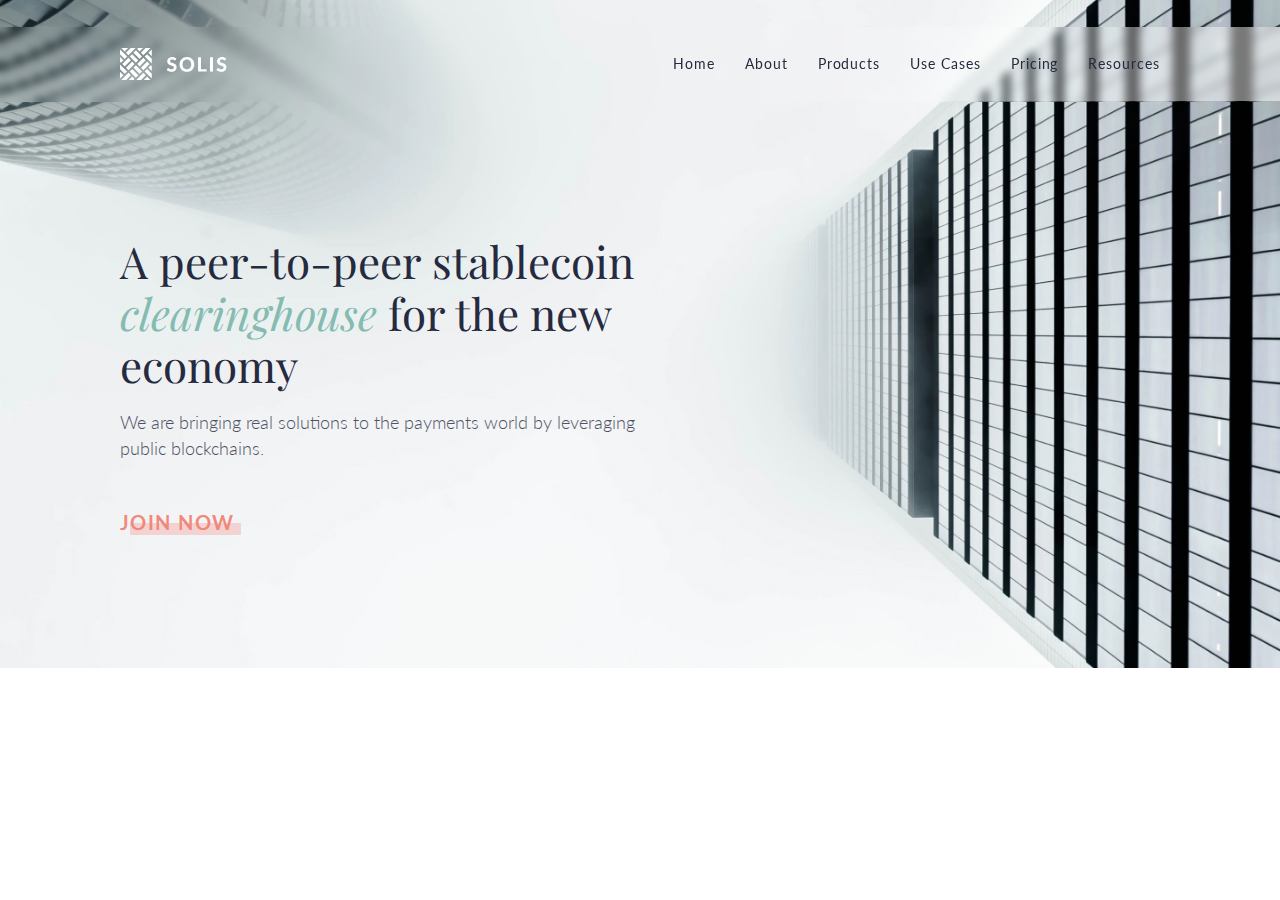
==== index.html @ 5c77cb6a "created header" ====
<!DOCTYPE html>
<html lang="en">
<head>
  <meta charset="UTF-8">
  <meta name="viewport" content="width=device-width, initial-scale=1.0">
  <title>Solis</title>
  <link rel="icon" type="image/x-icon" href="./images/favicon.ico">
  <link href="https://fonts.googleapis.com/css2?family=Lato:wght@300;400;700&family=Playfair+Display:ital@0;1&display=swap" rel="stylesheet">
  <link rel="stylesheet" href="./styles/main.css">
</head>
<body>
  <header class="header header--dar">
    <nav class="nav nav--dar">
      <a class="logo logo--dar" title="Click to change the theme" href="./index_dark.html">
        <svg xmlns="http://www.w3.org/2000/svg" width="107.2" height="32" viewBox="0 0 108 32">
          <path d="M56.0479 11.94C55.9545 12.0933 55.8577 12.2067 55.7577 12.28C55.6642 12.3467 55.5408 12.38 55.3873 12.38C55.2405 12.38 55.0804 12.33 54.9069 12.23C54.7401 12.1233 54.5433 12.01 54.3164 11.89C54.0896 11.77 53.8293 11.66 53.5358 11.56C53.2422 11.4533 52.8985 11.4 52.5049 11.4C51.811 11.4 51.2905 11.5567 50.9435 11.87C50.5966 12.1767 50.4231 12.58 50.4231 13.08C50.4231 13.4 50.5165 13.6667 50.7033 13.88C50.8968 14.0867 51.1471 14.2667 51.454 14.42C51.7676 14.5733 52.1212 14.71 52.5149 14.83C52.9086 14.95 53.3122 15.0833 53.7259 15.23C54.1396 15.37 54.5433 15.5367 54.937 15.73C55.3306 15.9233 55.6809 16.1667 55.9879 16.46C56.3015 16.7533 56.5517 17.1133 56.7385 17.54C56.932 17.96 57.0287 18.4733 57.0287 19.08C57.0287 19.74 56.912 20.36 56.6784 20.94C56.4516 21.5133 56.1213 22.0167 55.6876 22.45C55.2539 22.8767 54.7168 23.2133 54.0762 23.46C53.4423 23.7067 52.7217 23.83 51.9144 23.83C51.454 23.83 50.9936 23.7833 50.5332 23.69C50.0795 23.5967 49.6391 23.4667 49.2121 23.3C48.7917 23.1333 48.3947 22.9333 48.021 22.7C47.6474 22.4667 47.3204 22.2067 47.0402 21.92L47.921 20.5C47.9944 20.3933 48.0911 20.3067 48.2112 20.24C48.3313 20.1667 48.4581 20.13 48.5915 20.13C48.7717 20.13 48.9618 20.1967 49.162 20.33C49.3622 20.4633 49.5924 20.61 49.8526 20.77C50.1128 20.93 50.4131 21.0767 50.7534 21.21C51.1003 21.3433 51.514 21.41 51.9944 21.41C52.695 21.41 53.2355 21.25 53.6158 20.93C54.0028 20.61 54.1963 20.1333 54.1963 19.5C54.1963 19.1333 54.0996 18.8367 53.9061 18.61C53.7192 18.3833 53.4724 18.1933 53.1654 18.04C52.8585 17.8867 52.5082 17.7567 52.1145 17.65C51.7209 17.5367 51.3172 17.4133 50.9035 17.28C50.4898 17.1467 50.0861 16.9867 49.6925 16.8C49.2988 16.6133 48.9485 16.3667 48.6416 16.06C48.3346 15.7533 48.0844 15.3733 47.8909 14.92C47.7041 14.4667 47.6107 13.9033 47.6107 13.23C47.6107 12.69 47.7175 12.1667 47.931 11.66C48.1445 11.1533 48.4581 10.7033 48.8718 10.31C49.2855 9.91667 49.7926 9.6 50.3931 9.36C51.0003 9.12 51.6942 9 52.4749 9C53.3489 9 54.1563 9.13667 54.8969 9.41C55.6442 9.67667 56.2748 10.05 56.7885 10.53L56.0479 11.94Z"/>
          <path d="M74.8396 16.41C74.8396 17.47 74.6594 18.4533 74.2991 19.36C73.9455 20.2667 73.4417 21.05 72.7878 21.71C72.1406 22.37 71.36 22.89 70.4458 23.27C69.5317 23.6433 68.5175 23.83 67.4032 23.83C66.289 23.83 65.2748 23.6433 64.3606 23.27C63.4465 22.89 62.6625 22.37 62.0086 21.71C61.3547 21.05 60.8476 20.2667 60.4873 19.36C60.1337 18.4533 59.9569 17.47 59.9569 16.41C59.9569 15.35 60.1337 14.37 60.4873 13.47C60.8476 12.5633 61.3547 11.78 62.0086 11.12C62.6625 10.46 63.4465 9.94333 64.3606 9.57C65.2748 9.19 66.289 9 67.4032 9C68.5175 9 69.5317 9.19 70.4458 9.57C71.36 9.94333 72.1406 10.4633 72.7878 11.13C73.4417 11.79 73.9455 12.5733 74.2991 13.48C74.6594 14.38 74.8396 15.3567 74.8396 16.41ZM71.767 16.41C71.767 15.65 71.6669 14.97 71.4667 14.37C71.2665 13.7633 70.9763 13.25 70.596 12.83C70.2223 12.4033 69.7653 12.08 69.2248 11.86C68.691 11.6333 68.0838 11.52 67.4032 11.52C66.7227 11.52 66.1121 11.6333 65.5717 11.86C65.0312 12.08 64.5708 12.4033 64.1905 12.83C63.8168 13.25 63.5299 13.7633 63.3298 14.37C63.1296 14.97 63.0295 15.65 63.0295 16.41C63.0295 17.1767 63.1296 17.8633 63.3298 18.47C63.5299 19.07 63.8168 19.58 64.1905 20C64.5708 20.42 65.0312 20.7433 65.5717 20.97C66.1121 21.19 66.7227 21.3 67.4032 21.3C68.0838 21.3 68.691 21.19 69.2248 20.97C69.7653 20.7433 70.2223 20.42 70.596 20C70.9763 19.58 71.2665 19.07 71.4667 18.47C71.6669 17.8633 71.767 17.1767 71.767 16.41Z"/>
          <path d="M87.2511 21.23V23.67H78.6338V9.16H81.6363V21.23H87.2511Z"/>
          <path d="M93.7159 23.67H90.6933V9.16H93.7159V23.67Z"/>
          <path d="M106.221 11.94C106.128 12.0933 106.031 12.2067 105.931 12.28C105.838 12.3467 105.714 12.38 105.561 12.38C105.414 12.38 105.254 12.33 105.08 12.23C104.913 12.1233 104.717 12.01 104.49 11.89C104.263 11.77 104.003 11.66 103.709 11.56C103.416 11.4533 103.072 11.4 102.678 11.4C101.984 11.4 101.464 11.5567 101.117 11.87C100.77 12.1767 100.596 12.58 100.596 13.08C100.596 13.4 100.69 13.6667 100.877 13.88C101.07 14.0867 101.32 14.2667 101.627 14.42C101.941 14.5733 102.295 14.71 102.688 14.83C103.082 14.95 103.486 15.0833 103.899 15.23C104.313 15.37 104.717 15.5367 105.11 15.73C105.504 15.9233 105.854 16.1667 106.161 16.46C106.475 16.7533 106.725 17.1133 106.912 17.54C107.105 17.96 107.202 18.4733 107.202 19.08C107.202 19.74 107.085 20.36 106.852 20.94C106.625 21.5133 106.295 22.0167 105.861 22.45C105.427 22.8767 104.89 23.2133 104.25 23.46C103.616 23.7067 102.895 23.83 102.088 23.83C101.627 23.83 101.167 23.7833 100.707 23.69C100.253 23.5967 99.8124 23.4667 99.3854 23.3C98.9651 23.1333 98.5681 22.9333 98.1944 22.7C97.8207 22.4667 97.4938 22.2067 97.2136 21.92L98.0943 20.5C98.1677 20.3933 98.2645 20.3067 98.3846 20.24C98.5047 20.1667 98.6314 20.13 98.7649 20.13C98.945 20.13 99.1352 20.1967 99.3354 20.33C99.5355 20.4633 99.7657 20.61 100.026 20.77C100.286 20.93 100.586 21.0767 100.927 21.21C101.274 21.3433 101.687 21.41 102.168 21.41C102.868 21.41 103.409 21.25 103.789 20.93C104.176 20.61 104.37 20.1333 104.37 19.5C104.37 19.1333 104.273 18.8367 104.079 18.61C103.893 18.3833 103.646 18.1933 103.339 18.04C103.032 17.8867 102.682 17.7567 102.288 17.65C101.894 17.5367 101.491 17.4133 101.077 17.28C100.663 17.1467 100.259 16.9867 99.8658 16.8C99.4722 16.6133 99.1219 16.3667 98.8149 16.06C98.508 15.7533 98.2578 15.3733 98.0643 14.92C97.8775 14.4667 97.784 13.9033 97.784 13.23C97.784 12.69 97.8908 12.1667 98.1043 11.66C98.3178 11.1533 98.6314 10.7033 99.0451 10.31C99.4588 9.91667 99.9659 9.6 100.566 9.36C101.174 9.12 101.868 9 102.648 9C103.522 9 104.33 9.13667 105.07 9.41C105.818 9.67667 106.448 10.05 106.962 10.53L106.221 11.94Z"/>
          <path fill-rule="evenodd" clip-rule="evenodd" d="M21.0937 4.75L23.5201 7.17431L30.7006 0H25.7852L21.0937 4.75ZM32.0274 8.11181L28.6001 4.75L32.0274 1.32568V8.11181ZM6.07855 19.7489L12.2572 13.5755L14.6832 15.9994L8.50457 22.1728L6.07855 19.7489ZM21.0898 19.7505L27.2684 13.5771L29.6944 16.0011L23.5158 22.1745L21.0898 19.7505ZM16.0097 17.326L13.5837 19.7499L19.7624 25.9233L22.1884 23.4994L16.0097 17.326ZM12.2605 21.0757L18.4401 27.25L16.0137 29.7368L9.83409 23.5L12.2605 21.0757ZM31.0891 17.3257L32.0274 18.2632V23.1118L28.6001 19.75L31.0891 17.3257ZM2.32615 15.9989L8.50483 9.8255L10.9308 12.2494L4.75218 18.4228L2.32615 15.9989ZM23.516 9.82713L17.3374 16.0005L19.7634 18.4245L25.9421 12.2511L23.516 9.82713ZM27.2733 6.07568L32.0274 10.7632V15.6118L24.8469 8.5L27.2733 6.07568ZM13.5873 4.75L19.7669 10.9243L22.1933 8.5L16.0137 2.26318L13.5873 4.75ZM12.2582 6.07672L9.83214 8.50067L16.0108 14.6741L18.4368 12.2501L12.2582 6.07672ZM25.9465 27.25L23.5201 24.8257L16.4022 32H21.255L25.9465 27.25ZM12.2605 28.5757L14.6869 31.0625L13.7486 32H8.89579L12.2605 28.5757ZM10.9337 27.25L8.50728 24.8257L1.32683 32H6.24215L10.9337 27.25ZM24.8469 23.5L27.2733 21.0757L32.0274 25.7632V30.6743L24.8469 23.5ZM0 23.8882V30.6743L3.42724 27.25L0 23.8882ZM23.9086 32L27.2733 28.5757L30.7006 32H23.9086ZM17.3405 0.9375L19.7669 3.42431L23.1316 0H18.2788L17.3405 0.9375ZM8.11876 0L4.75407 3.42431L1.32683 0H8.11876ZM4.75406 25.9243L7.18045 23.5L0 16.3882V21.2368L4.75406 25.9243ZM8.50727 7.17431L6.08088 4.75L10.7724 0H15.6252L8.50727 7.17431ZM4.75406 10.9243L7.18045 8.5L0 1.32568V6.23681L4.75406 10.9243ZM3.42724 12.25L0.938302 14.6743L0 13.7368V8.88818L3.42724 12.25Z"/>
        </svg>
      </a>
      <a href="#menu" class="nav__burger-menu nav__burger-menu--dar">
        <svg viewBox="0 0 24 24" xmlns="http://www.w3.org/2000/svg">
          <path d="M4 18L20 18" stroke-width="2" stroke-linecap="round"/>
          <path d="M4 12L20 12" stroke-width="2" stroke-linecap="round"/>
          <path d="M4 6L20 6" stroke-width="2" stroke-linecap="round"/>
        </svg>
      </a>
      <ul class="nav__list nav__list--dar">
        <li class="nav__item nav__item--dar"><a class="nav__link nav__link--dar" href="">home</a></li>
        <li class="nav__item nav__item--dar"><a class="nav__link nav__link--dar" href="">about</a></li>
        <li class="nav__item nav__item--dar"><a class="nav__link nav__link--dar" href="">products</a></li>
        <li class="nav__item nav__item--dar"><a class="nav__link nav__link--dar" href="">use cases</a></li>
        <li class="nav__item nav__item--dar"><a class="nav__link nav__link--dar" href="">pricing</a></li>
        <li class="nav__item nav__item--dar"><a class="nav__link nav__link--dar" href="">resources</a></li>
      </ul>
    </nav>
    <div class="header__content header__content--dar">
      <h1 class="text__title text__title--dar">A peer-to-peer stablecoin <em>clearinghouse</em> for the new economy</h1>
      <p class="text text--dar">We are bringing real solutions to the payments world by leveraging public blockchains.</p>
      <a class="button button--dar" href="">join now</a>
    </div>
  </header>
  <aside>

  </aside>
  <main>

  </main>
  <footer>

  </footer>
</body>
</html>
---- styles/main.css ----
body,
h1,
p,
ul {
  padding: 0;
  margin: 0;
}

/* #region COLORS*/
/* #endregion*/
body {
  min-width: 250px;
}

.header {
  padding-top: 2.084%;
  background-image: url(../images/first-screen-image.jpg);
  background-repeat: no-repeat;
  background-position: center top;
  background-size: cover;
}
.header__content {
  padding-block: 10.417%;
}
.header--dark {
  background-image: url(../images/first-screen-image-dark.jpg);
}
.header__content {
  padding-inline: 9.375%;
  width: clamp(200px, 70%, 530px);
}
.header__content .text {
  padding-top: 3.775%;
  padding-bottom: 9.434%;
}
@media (max-width: 890px) {
  .header {
    background-position: 20% top;
  }
}

.logo {
  fill: #fff;
  transition: all 0.2s linear;
  transition: all 0.2s linear;
}
.logo:hover {
  fill: #F1897B;
}
.logo--dark:hover {
  fill: #53F3CD;
}
.logo:focus {
  outline-color: #F1897B;
  outline-offset: 8px;
}
.logo--dark:focus {
  outline-color: #53F3CD;
}

.nav {
  font-size: 0;
  background: linear-gradient(270deg, rgba(255, 255, 255, 0.5) 0%, rgba(255, 255, 255, 0.24) 24.1%, rgba(255, 255, 255, 0) 47.19%);
  -webkit-backdrop-filter: blur(4.5px);
          backdrop-filter: blur(4.5px);
  padding-inline: 9.375%;
  padding-block: 1.667%;
  display: flex;
  flex-direction: row;
  align-items: center;
  justify-content: space-between;
}
.nav--dark {
  background: rgba(255, 255, 255, 0.02);
}
.nav__burger-menu {
  stroke: #fff;
  transition: all 0.2s linear;
  width: 40px;
  height: 40px;
  border-radius: 4px;
}
.nav__burger-menu:focus {
  outline-color: #F1897B;
  outline-offset: 8px;
}
.nav__burger-menu--dark:focus {
  outline-color: #53F3CD;
}
@media (max-width: 440px) {
  .nav__burger-menu {
    opacity: 0.7;
    background-color: #F1897B;
  }
  .nav__burger-menu--dark {
    opacity: 1;
    background-color: transparent;
  }
}
@media (min-width: 890px) {
  .nav__burger-menu {
    display: none;
  }
}
.nav__list {
  display: none;
}
@media (min-width: 890px) {
  .nav__list {
    display: flex;
    flex-direction: row;
    align-items: center;
    gap: 30px;
  }
}
.nav__item {
  display: flex;
  flex-wrap: wrap;
  width: -moz-max-content;
  width: max-content;
  position: relative;
}
.nav__item::after {
  position: absolute;
  left: 0;
  bottom: -3px;
  content: "";
  height: 3px;
  width: 100%;
  background-color: #F1897B;
  opacity: 0;
  transition: all 0.2s linear;
}
.nav__item:hover::after {
  opacity: 0.3;
}
.nav__item--dark::after {
  background: linear-gradient(97deg, #53F3CD 6.73%, rgba(83, 243, 205, 0) 116.9%);
}
.nav__link {
  font-family: Lato;
  font-size: 14px;
  font-style: normal;
  font-weight: 400;
  line-height: 24px;
  letter-spacing: 0.95px;
  text-decoration: none;
  text-transform: capitalize;
  color: #262A3F;
  transition: all 0.2s linear;
}
.nav__link--dark {
  color: #fff;
}
.nav__link:focus {
  outline-color: #F1897B;
  outline-offset: 8px;
}
.nav__link--dark:focus {
  outline-color: #53F3CD;
}

.text {
  font-family: Lato;
  font-size: clamp(14px, 2vw, 18px);
  font-style: normal;
  font-weight: 300;
  line-height: 144.444%;
  opacity: 0.8;
  color: #262A3F;
}
.text--dark {
  color: #fff;
}
.text__title {
  font-family: Playfair Display;
  font-size: clamp(20px, 4vw, 44px);
  font-style: normal;
  font-weight: 400;
  line-height: 118.182%;
  color: #262A3F;
}
.text__title em {
  color: #85BBB1;
}
.text__title--dark {
  color: #fff;
}
.text__title--dark em {
  color: #689FF2;
}

.button {
  transition: all 0.2s linear;
  font-family: Lato;
  font-size: clamp(14px, 2vw, 20px);
  font-style: normal;
  font-weight: 700;
  line-height: 100%; /*20px*/
  letter-spacing: 0.1111111vw;
  text-transform: uppercase;
  text-decoration: none;
  color: #F1897B;
  transition: all 0.2s linear;
  position: relative;
}
.button:focus {
  outline-color: #F1897B;
  outline-offset: 8px;
}
.button--dark:focus {
  outline-color: #53F3CD;
}
.button::after {
  position: absolute;
  bottom: -5%;
  left: 8.5%;
  content: "";
  height: 54%;
  width: 97%;
  background-color: #F1897B;
  opacity: 0.3;
  transition: all 0.2s linear;
}
.button:hover {
  color: #E54F3A;
}
.button:hover::after {
  background-color: #E54F3A;
}
.button--dark {
  color: #53F3CD;
}
.button--dark::after {
  background-color: #53F3CD;
}
.button--dark:hover {
  color: #02E0AB;
}
.button--dark:hover::after {
  background-color: #02E0AB;
}/*# sourceMappingURL=main.css.map */
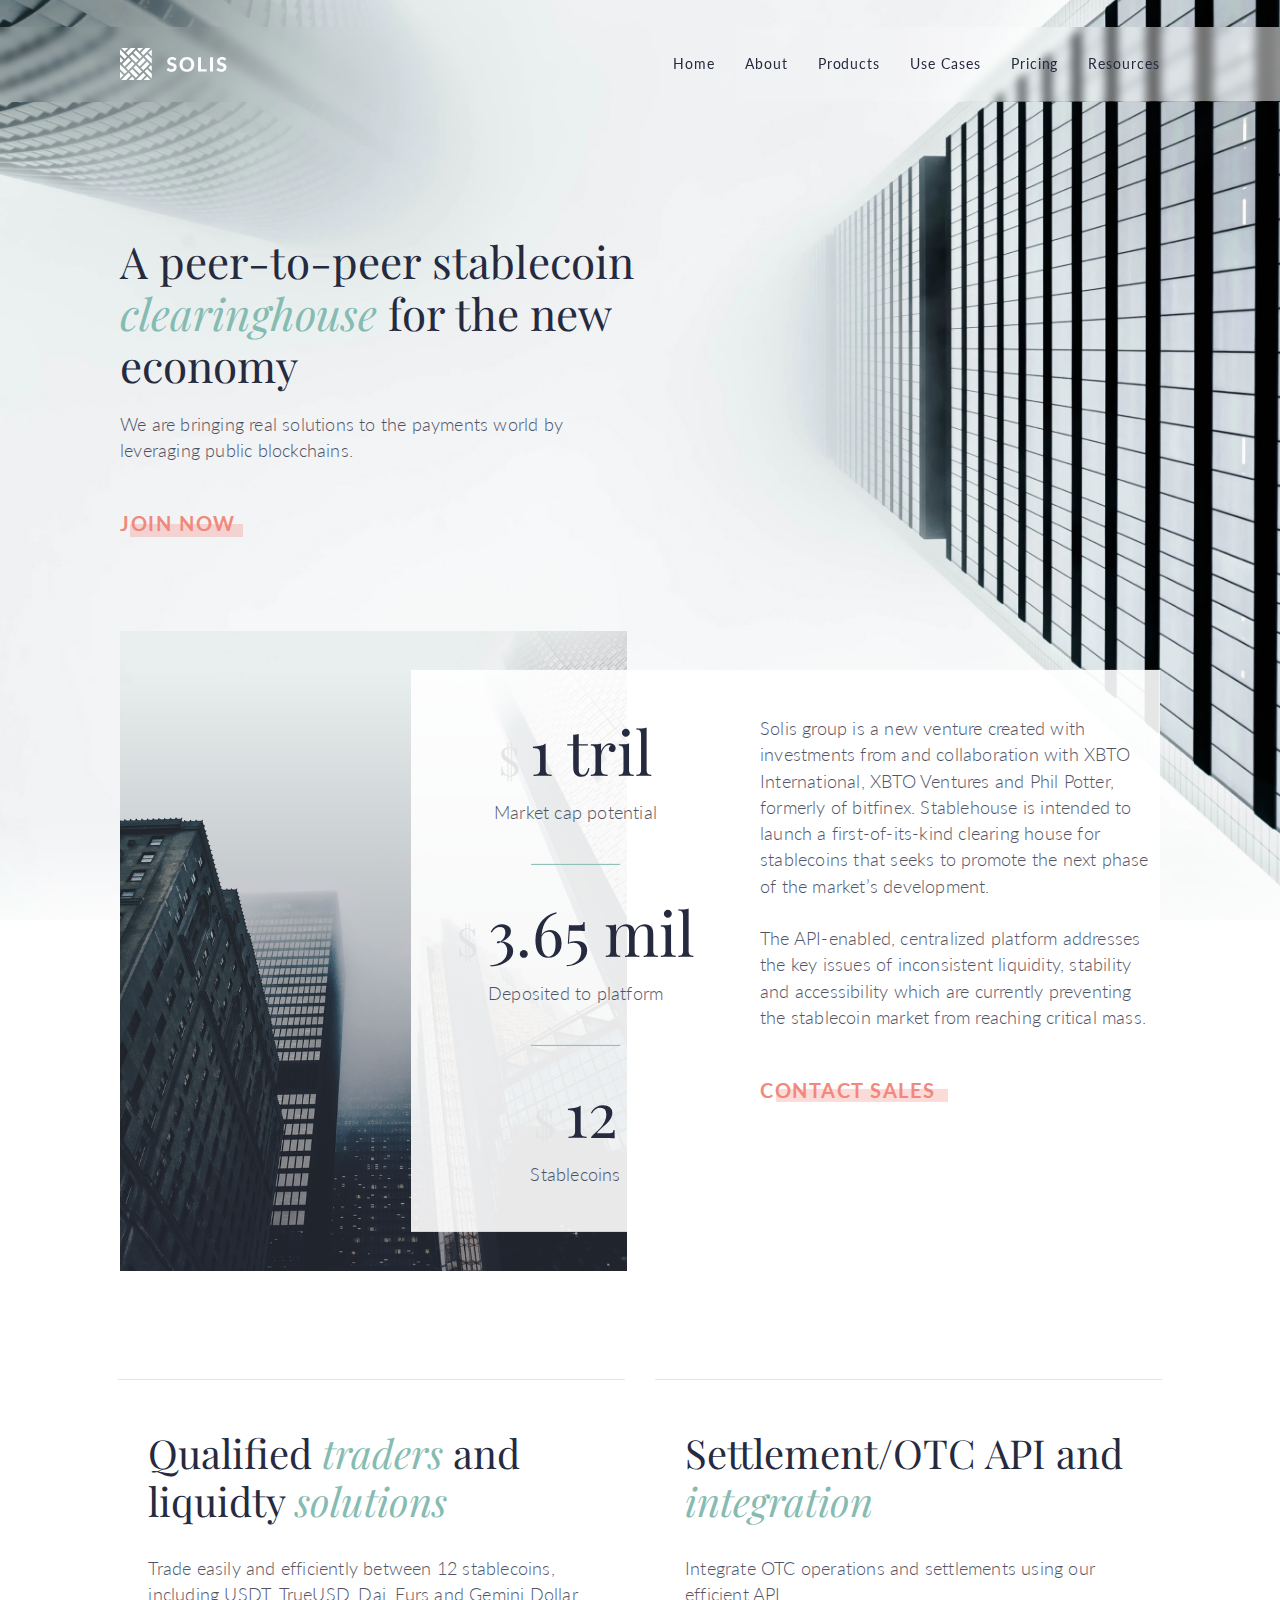
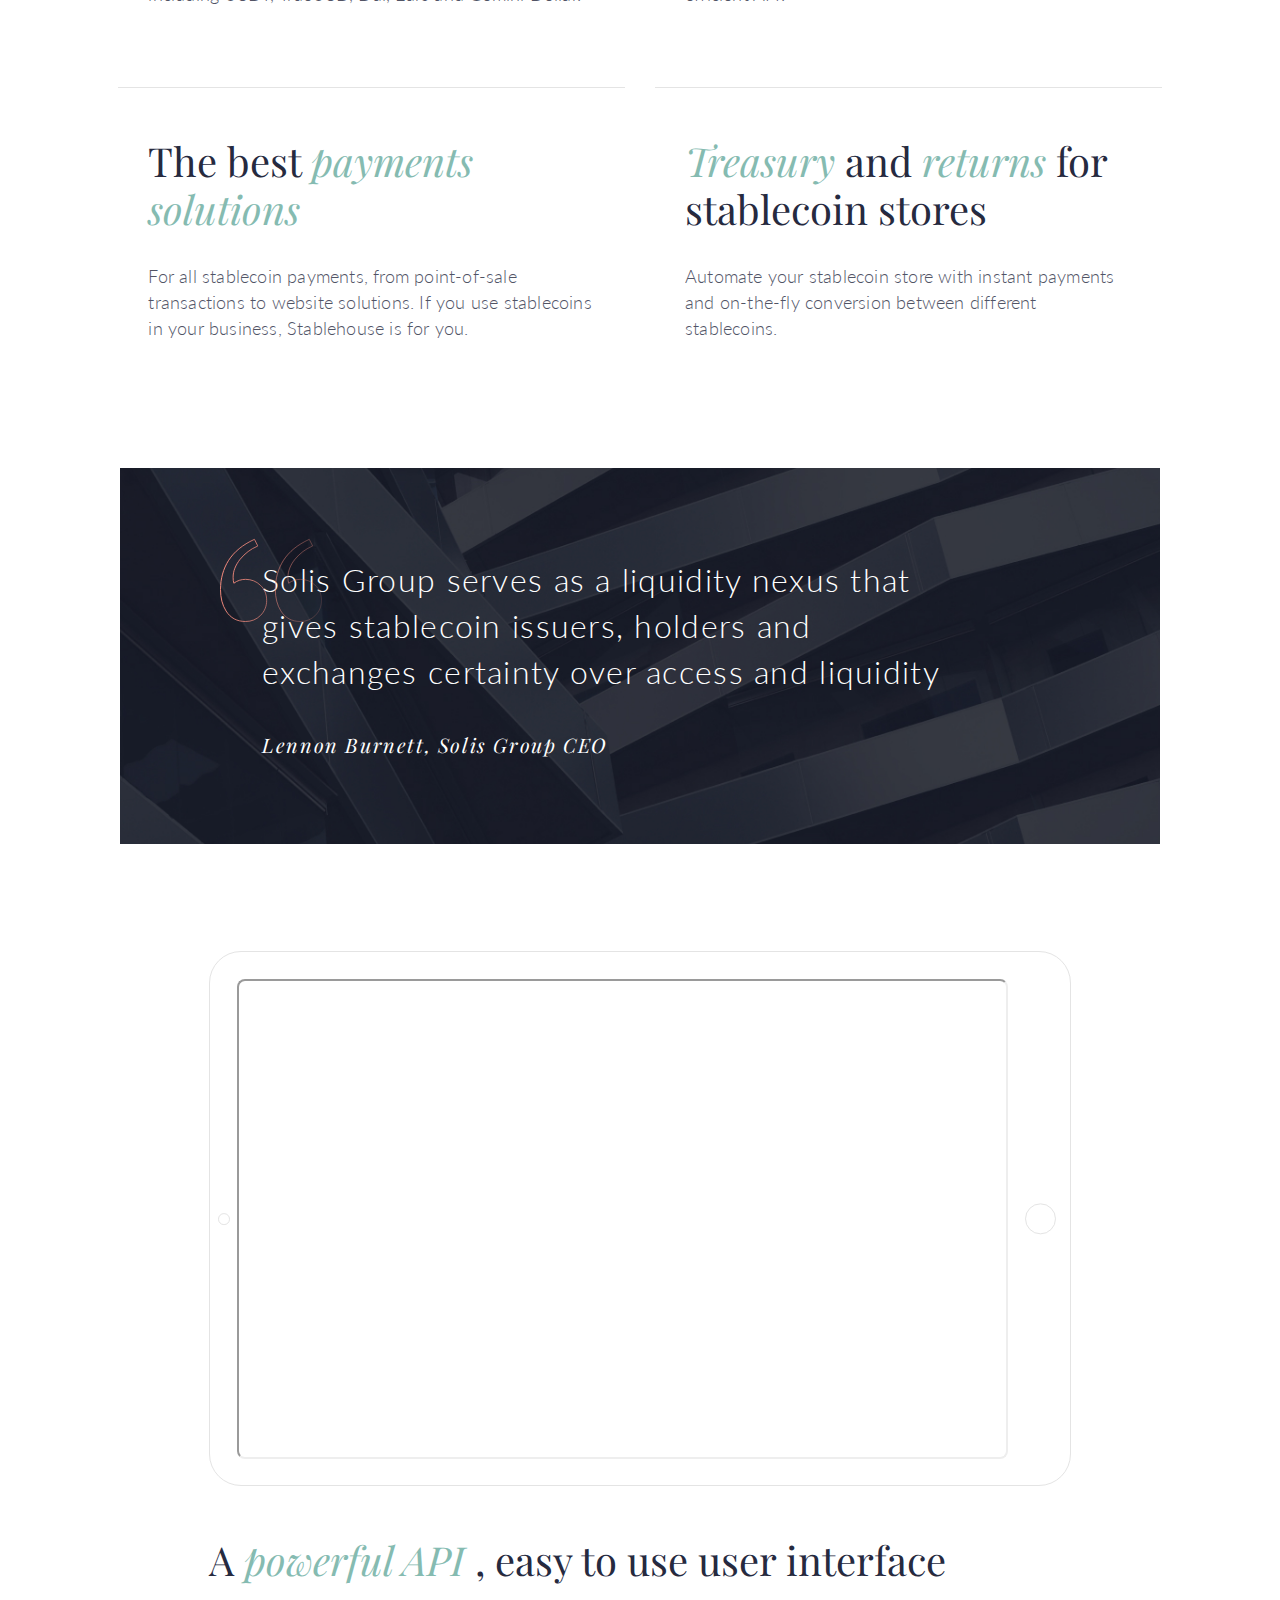
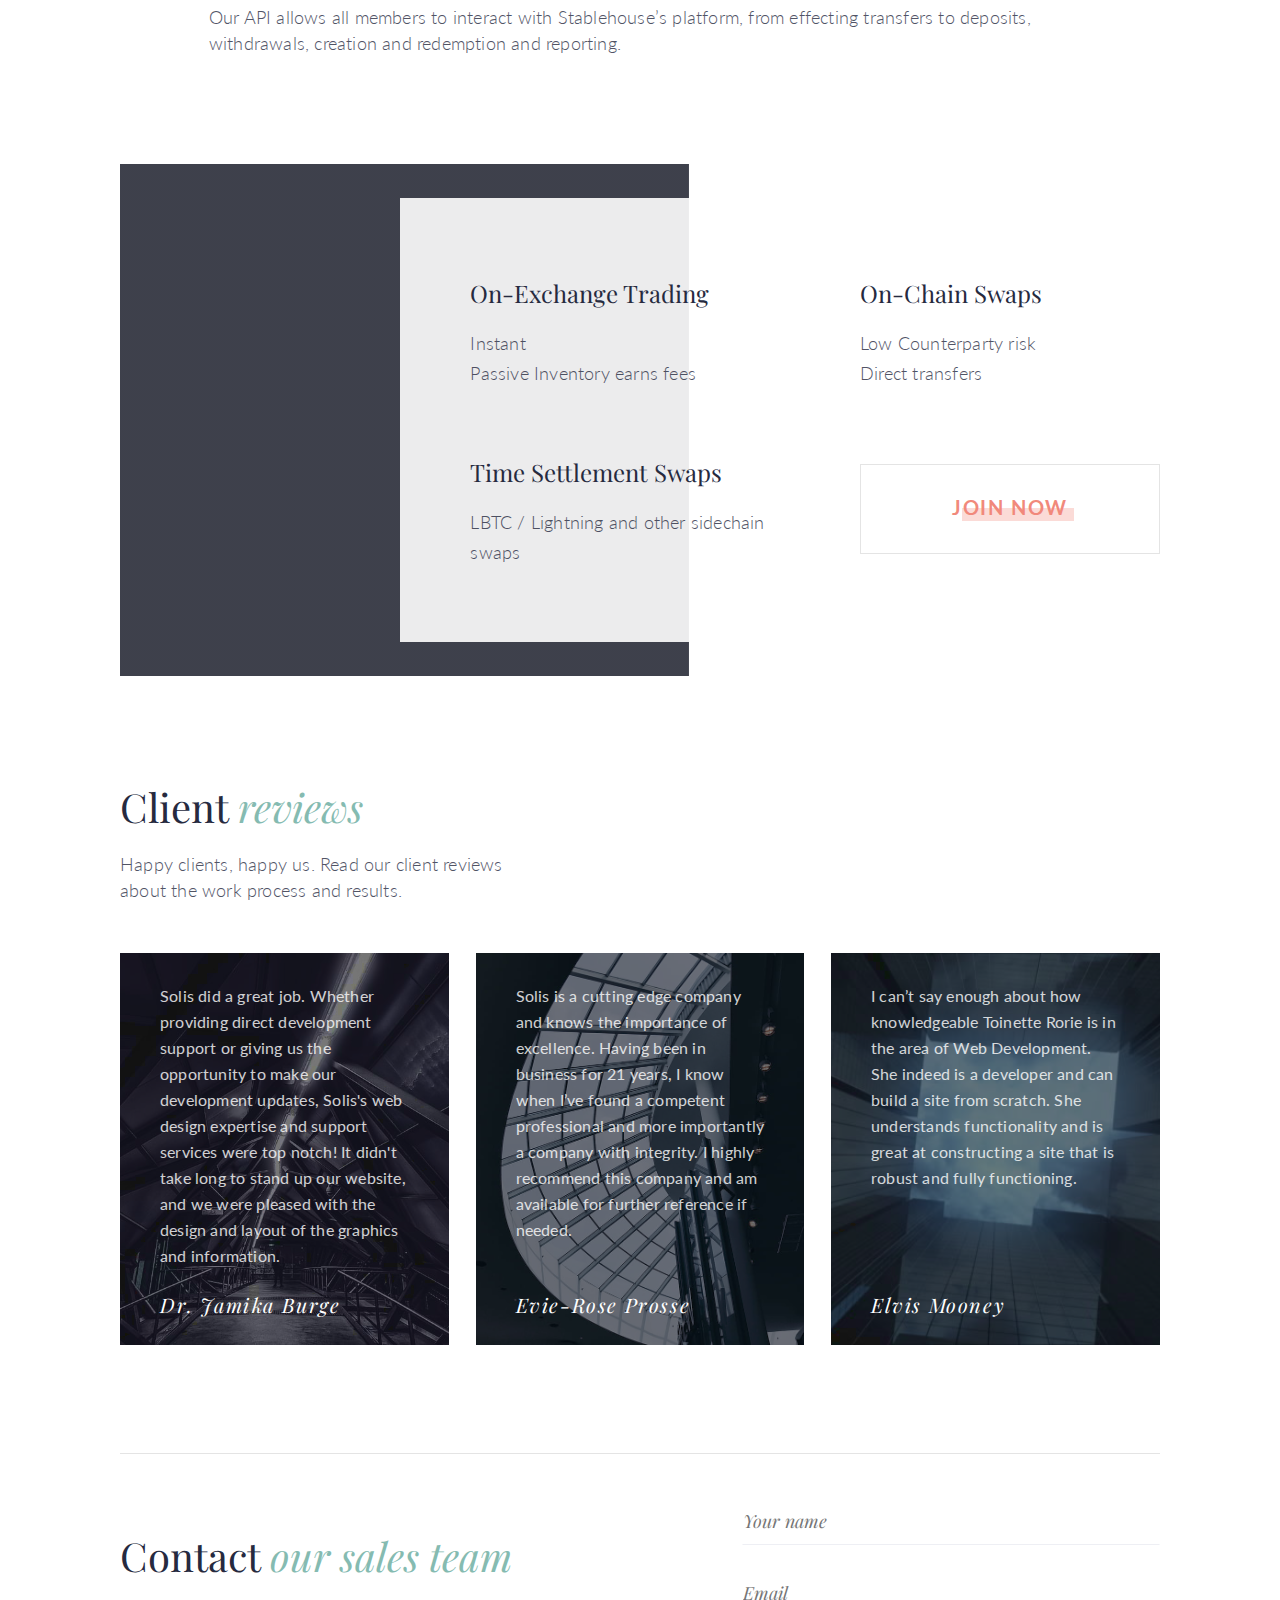
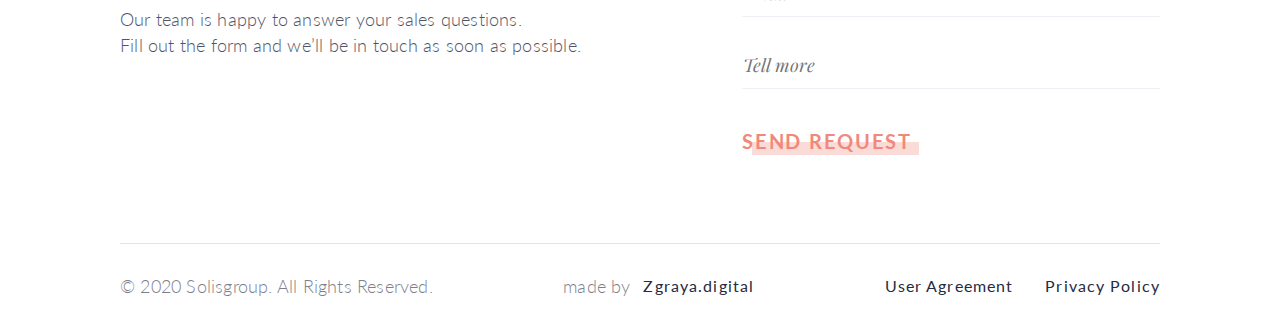
==== commit 8879105b: "solis-layout created all sections" ====
--- a/index.html
+++ b/index.html
@@ -8,49 +8,268 @@
   <link href="https://fonts.googleapis.com/css2?family=Lato:wght@300;400;700&family=Playfair+Display:ital@0;1&display=swap" rel="stylesheet">
   <link rel="stylesheet" href="./styles/main.css">
 </head>
-<body>
-  <header class="header header--dar">
-    <nav class="nav nav--dar">
-      <a class="logo logo--dar" title="Click to change the theme" href="./index_dark.html">
-        <svg xmlns="http://www.w3.org/2000/svg" width="107.2" height="32" viewBox="0 0 108 32">
-          <path d="M56.0479 11.94C55.9545 12.0933 55.8577 12.2067 55.7577 12.28C55.6642 12.3467 55.5408 12.38 55.3873 12.38C55.2405 12.38 55.0804 12.33 54.9069 12.23C54.7401 12.1233 54.5433 12.01 54.3164 11.89C54.0896 11.77 53.8293 11.66 53.5358 11.56C53.2422 11.4533 52.8985 11.4 52.5049 11.4C51.811 11.4 51.2905 11.5567 50.9435 11.87C50.5966 12.1767 50.4231 12.58 50.4231 13.08C50.4231 13.4 50.5165 13.6667 50.7033 13.88C50.8968 14.0867 51.1471 14.2667 51.454 14.42C51.7676 14.5733 52.1212 14.71 52.5149 14.83C52.9086 14.95 53.3122 15.0833 53.7259 15.23C54.1396 15.37 54.5433 15.5367 54.937 15.73C55.3306 15.9233 55.6809 16.1667 55.9879 16.46C56.3015 16.7533 56.5517 17.1133 56.7385 17.54C56.932 17.96 57.0287 18.4733 57.0287 19.08C57.0287 19.74 56.912 20.36 56.6784 20.94C56.4516 21.5133 56.1213 22.0167 55.6876 22.45C55.2539 22.8767 54.7168 23.2133 54.0762 23.46C53.4423 23.7067 52.7217 23.83 51.9144 23.83C51.454 23.83 50.9936 23.7833 50.5332 23.69C50.0795 23.5967 49.6391 23.4667 49.2121 23.3C48.7917 23.1333 48.3947 22.9333 48.021 22.7C47.6474 22.4667 47.3204 22.2067 47.0402 21.92L47.921 20.5C47.9944 20.3933 48.0911 20.3067 48.2112 20.24C48.3313 20.1667 48.4581 20.13 48.5915 20.13C48.7717 20.13 48.9618 20.1967 49.162 20.33C49.3622 20.4633 49.5924 20.61 49.8526 20.77C50.1128 20.93 50.4131 21.0767 50.7534 21.21C51.1003 21.3433 51.514 21.41 51.9944 21.41C52.695 21.41 53.2355 21.25 53.6158 20.93C54.0028 20.61 54.1963 20.1333 54.1963 19.5C54.1963 19.1333 54.0996 18.8367 53.9061 18.61C53.7192 18.3833 53.4724 18.1933 53.1654 18.04C52.8585 17.8867 52.5082 17.7567 52.1145 17.65C51.7209 17.5367 51.3172 17.4133 50.9035 17.28C50.4898 17.1467 50.0861 16.9867 49.6925 16.8C49.2988 16.6133 48.9485 16.3667 48.6416 16.06C48.3346 15.7533 48.0844 15.3733 47.8909 14.92C47.7041 14.4667 47.6107 13.9033 47.6107 13.23C47.6107 12.69 47.7175 12.1667 47.931 11.66C48.1445 11.1533 48.4581 10.7033 48.8718 10.31C49.2855 9.91667 49.7926 9.6 50.3931 9.36C51.0003 9.12 51.6942 9 52.4749 9C53.3489 9 54.1563 9.13667 54.8969 9.41C55.6442 9.67667 56.2748 10.05 56.7885 10.53L56.0479 11.94Z"/>
-          <path d="M74.8396 16.41C74.8396 17.47 74.6594 18.4533 74.2991 19.36C73.9455 20.2667 73.4417 21.05 72.7878 21.71C72.1406 22.37 71.36 22.89 70.4458 23.27C69.5317 23.6433 68.5175 23.83 67.4032 23.83C66.289 23.83 65.2748 23.6433 64.3606 23.27C63.4465 22.89 62.6625 22.37 62.0086 21.71C61.3547 21.05 60.8476 20.2667 60.4873 19.36C60.1337 18.4533 59.9569 17.47 59.9569 16.41C59.9569 15.35 60.1337 14.37 60.4873 13.47C60.8476 12.5633 61.3547 11.78 62.0086 11.12C62.6625 10.46 63.4465 9.94333 64.3606 9.57C65.2748 9.19 66.289 9 67.4032 9C68.5175 9 69.5317 9.19 70.4458 9.57C71.36 9.94333 72.1406 10.4633 72.7878 11.13C73.4417 11.79 73.9455 12.5733 74.2991 13.48C74.6594 14.38 74.8396 15.3567 74.8396 16.41ZM71.767 16.41C71.767 15.65 71.6669 14.97 71.4667 14.37C71.2665 13.7633 70.9763 13.25 70.596 12.83C70.2223 12.4033 69.7653 12.08 69.2248 11.86C68.691 11.6333 68.0838 11.52 67.4032 11.52C66.7227 11.52 66.1121 11.6333 65.5717 11.86C65.0312 12.08 64.5708 12.4033 64.1905 12.83C63.8168 13.25 63.5299 13.7633 63.3298 14.37C63.1296 14.97 63.0295 15.65 63.0295 16.41C63.0295 17.1767 63.1296 17.8633 63.3298 18.47C63.5299 19.07 63.8168 19.58 64.1905 20C64.5708 20.42 65.0312 20.7433 65.5717 20.97C66.1121 21.19 66.7227 21.3 67.4032 21.3C68.0838 21.3 68.691 21.19 69.2248 20.97C69.7653 20.7433 70.2223 20.42 70.596 20C70.9763 19.58 71.2665 19.07 71.4667 18.47C71.6669 17.8633 71.767 17.1767 71.767 16.41Z"/>
-          <path d="M87.2511 21.23V23.67H78.6338V9.16H81.6363V21.23H87.2511Z"/>
-          <path d="M93.7159 23.67H90.6933V9.16H93.7159V23.67Z"/>
-          <path d="M106.221 11.94C106.128 12.0933 106.031 12.2067 105.931 12.28C105.838 12.3467 105.714 12.38 105.561 12.38C105.414 12.38 105.254 12.33 105.08 12.23C104.913 12.1233 104.717 12.01 104.49 11.89C104.263 11.77 104.003 11.66 103.709 11.56C103.416 11.4533 103.072 11.4 102.678 11.4C101.984 11.4 101.464 11.5567 101.117 11.87C100.77 12.1767 100.596 12.58 100.596 13.08C100.596 13.4 100.69 13.6667 100.877 13.88C101.07 14.0867 101.32 14.2667 101.627 14.42C101.941 14.5733 102.295 14.71 102.688 14.83C103.082 14.95 103.486 15.0833 103.899 15.23C104.313 15.37 104.717 15.5367 105.11 15.73C105.504 15.9233 105.854 16.1667 106.161 16.46C106.475 16.7533 106.725 17.1133 106.912 17.54C107.105 17.96 107.202 18.4733 107.202 19.08C107.202 19.74 107.085 20.36 106.852 20.94C106.625 21.5133 106.295 22.0167 105.861 22.45C105.427 22.8767 104.89 23.2133 104.25 23.46C103.616 23.7067 102.895 23.83 102.088 23.83C101.627 23.83 101.167 23.7833 100.707 23.69C100.253 23.5967 99.8124 23.4667 99.3854 23.3C98.9651 23.1333 98.5681 22.9333 98.1944 22.7C97.8207 22.4667 97.4938 22.2067 97.2136 21.92L98.0943 20.5C98.1677 20.3933 98.2645 20.3067 98.3846 20.24C98.5047 20.1667 98.6314 20.13 98.7649 20.13C98.945 20.13 99.1352 20.1967 99.3354 20.33C99.5355 20.4633 99.7657 20.61 100.026 20.77C100.286 20.93 100.586 21.0767 100.927 21.21C101.274 21.3433 101.687 21.41 102.168 21.41C102.868 21.41 103.409 21.25 103.789 20.93C104.176 20.61 104.37 20.1333 104.37 19.5C104.37 19.1333 104.273 18.8367 104.079 18.61C103.893 18.3833 103.646 18.1933 103.339 18.04C103.032 17.8867 102.682 17.7567 102.288 17.65C101.894 17.5367 101.491 17.4133 101.077 17.28C100.663 17.1467 100.259 16.9867 99.8658 16.8C99.4722 16.6133 99.1219 16.3667 98.8149 16.06C98.508 15.7533 98.2578 15.3733 98.0643 14.92C97.8775 14.4667 97.784 13.9033 97.784 13.23C97.784 12.69 97.8908 12.1667 98.1043 11.66C98.3178 11.1533 98.6314 10.7033 99.0451 10.31C99.4588 9.91667 99.9659 9.6 100.566 9.36C101.174 9.12 101.868 9 102.648 9C103.522 9 104.33 9.13667 105.07 9.41C105.818 9.67667 106.448 10.05 106.962 10.53L106.221 11.94Z"/>
-          <path fill-rule="evenodd" clip-rule="evenodd" d="M21.0937 4.75L23.5201 7.17431L30.7006 0H25.7852L21.0937 4.75ZM32.0274 8.11181L28.6001 4.75L32.0274 1.32568V8.11181ZM6.07855 19.7489L12.2572 13.5755L14.6832 15.9994L8.50457 22.1728L6.07855 19.7489ZM21.0898 19.7505L27.2684 13.5771L29.6944 16.0011L23.5158 22.1745L21.0898 19.7505ZM16.0097 17.326L13.5837 19.7499L19.7624 25.9233L22.1884 23.4994L16.0097 17.326ZM12.2605 21.0757L18.4401 27.25L16.0137 29.7368L9.83409 23.5L12.2605 21.0757ZM31.0891 17.3257L32.0274 18.2632V23.1118L28.6001 19.75L31.0891 17.3257ZM2.32615 15.9989L8.50483 9.8255L10.9308 12.2494L4.75218 18.4228L2.32615 15.9989ZM23.516 9.82713L17.3374 16.0005L19.7634 18.4245L25.9421 12.2511L23.516 9.82713ZM27.2733 6.07568L32.0274 10.7632V15.6118L24.8469 8.5L27.2733 6.07568ZM13.5873 4.75L19.7669 10.9243L22.1933 8.5L16.0137 2.26318L13.5873 4.75ZM12.2582 6.07672L9.83214 8.50067L16.0108 14.6741L18.4368 12.2501L12.2582 6.07672ZM25.9465 27.25L23.5201 24.8257L16.4022 32H21.255L25.9465 27.25ZM12.2605 28.5757L14.6869 31.0625L13.7486 32H8.89579L12.2605 28.5757ZM10.9337 27.25L8.50728 24.8257L1.32683 32H6.24215L10.9337 27.25ZM24.8469 23.5L27.2733 21.0757L32.0274 25.7632V30.6743L24.8469 23.5ZM0 23.8882V30.6743L3.42724 27.25L0 23.8882ZM23.9086 32L27.2733 28.5757L30.7006 32H23.9086ZM17.3405 0.9375L19.7669 3.42431L23.1316 0H18.2788L17.3405 0.9375ZM8.11876 0L4.75407 3.42431L1.32683 0H8.11876ZM4.75406 25.9243L7.18045 23.5L0 16.3882V21.2368L4.75406 25.9243ZM8.50727 7.17431L6.08088 4.75L10.7724 0H15.6252L8.50727 7.17431ZM4.75406 10.9243L7.18045 8.5L0 1.32568V6.23681L4.75406 10.9243ZM3.42724 12.25L0.938302 14.6743L0 13.7368V8.88818L3.42724 12.25Z"/>
+<body class="body">
+  <header class="header">
+    <div class="container">
+      <div class="header__top-bar">
+        <a class="icons__logo" title="Click to change the theme" href="./index__dark.html">
+          <svg class="icons__logo--svg">
+            <use href="./images/sprite.svg#logo-icon"></use>
+          </svg>
+        </a>
+
+        <a class="icons__burger" href="#aside-menu" >
+          <svg viewBox="0 0 24 24" xmlns="http://www.w3.org/2000/svg">
+            <path d="M4 18L20 18" stroke-width="2" stroke-linecap="round"/>
+            <path d="M4 12L20 12" stroke-width="2" stroke-linecap="round"/>
+            <path d="M4 6L20 6" stroke-width="2" stroke-linecap="round"/>
+          </svg>
+        </a>
+
+        <nav class="nav">
+          <ul class="nav__list">
+            <li class="nav__item"><a class="nav__link" href="#">home</a></li>
+            <li class="nav__item"><a class="nav__link" href="#section__info">about</a></li>
+            <li class="nav__item"><a class="nav__link" href="#section__benefits">products</a></li>
+            <li class="nav__item"><a class="nav__link" href="#section__promises">use cases</a></li>
+            <li class="nav__item"><a class="nav__link" href="#section__video">pricing</a></li>
+            <li class="nav__item"><a class="nav__link" href="#section__contact">resources</a></li>
+          </ul>
+        </nav>
+      </div>
+      <div class="header__content">
+        <h1 class="text__title">A peer-to-peer stablecoin <em>clearinghouse</em> for the new economy</h1>
+        <p class="text">We are bringing real solutions to the payments world by leveraging public blockchains.</p>
+        <a class="button" href="#section__contact">join now</a>
+      </div>
+    </div>
+  </header>
+  <div class="gradient">
+    <svg viewBox="0 0 1440 497" fill="none" xmlns="http://www.w3.org/2000/svg">
+      <path d="M922.5 0.125L0 366.682V825.875H1439.44V428.188L922.5 0.125Z" fill="url(#paint0_linear_3303_16)"/>
+      <defs>
+      <lineargradient id="paint0_linear_3303_16" x1="651.898" y1="382.419" x2="647.424" y2="525.743" gradientUnits="userSpaceOnUse">
+      <stop stop-color="white" stop-opacity="0"/>
+      <stop offset="1" stop-color="white"/>
+      </lineargradient>
+      </defs>
+    </svg>
+  </div>
+
+  <aside class="aside-menu" id="aside-menu">
+    <div class="aside-menu__top-bar">
+      <a class="icons__logo" title="Click to change the theme" href="./index__dark.html#aside-menu">
+        <svg class="icons__logo--svg">
+          <use href="./images/sprite.svg#logo-icon"></use>
         </svg>
       </a>
-      <a href="#menu" class="nav__burger-menu nav__burger-menu--dar">
+
+      <a class="icons__x-mark" href="#">
         <svg viewBox="0 0 24 24" xmlns="http://www.w3.org/2000/svg">
-          <path d="M4 18L20 18" stroke-width="2" stroke-linecap="round"/>
-          <path d="M4 12L20 12" stroke-width="2" stroke-linecap="round"/>
-          <path d="M4 6L20 6" stroke-width="2" stroke-linecap="round"/>
+          <path d="M6 6L18 18M18 6L6 18" stroke-width="2" stroke-linecap="round" stroke-linejoin="round"/>
         </svg>
       </a>
-      <ul class="nav__list nav__list--dar">
-        <li class="nav__item nav__item--dar"><a class="nav__link nav__link--dar" href="">home</a></li>
-        <li class="nav__item nav__item--dar"><a class="nav__link nav__link--dar" href="">about</a></li>
-        <li class="nav__item nav__item--dar"><a class="nav__link nav__link--dar" href="">products</a></li>
-        <li class="nav__item nav__item--dar"><a class="nav__link nav__link--dar" href="">use cases</a></li>
-        <li class="nav__item nav__item--dar"><a class="nav__link nav__link--dar" href="">pricing</a></li>
-        <li class="nav__item nav__item--dar"><a class="nav__link nav__link--dar" href="">resources</a></li>
+    </div>
+
+    <nav class="nav nav--aside-menu">
+      <ul class="nav__list">
+        <li class="nav__item"><a class="nav__link" href="">home</a></li>
+        <li class="nav__item"><a class="nav__link" href="">about</a></li>
+        <li class="nav__item"><a class="nav__link" href="">products</a></li>
+        <li class="nav__item"><a class="nav__link" href="">use cases</a></li>
+        <li class="nav__item"><a class="nav__link" href="">pricing</a></li>
+        <li class="nav__item"><a class="nav__link" href="">resources</a></li>
       </ul>
     </nav>
-    <div class="header__content header__content--dar">
-      <h1 class="text__title text__title--dar">A peer-to-peer stablecoin <em>clearinghouse</em> for the new economy</h1>
-      <p class="text text--dar">We are bringing real solutions to the payments world by leveraging public blockchains.</p>
-      <a class="button button--dar" href="">join now</a>
+  </aside>
+
+  <main class="main container">
+
+    <section class="section__info" id="section__info">
+      <div class="section__info__bg"></div>
+
+      <div class="section__info__statistic statistic">
+        <ul class="statistic-list">
+          <li class="statistic-list__item">
+            <p class="text__statistic">1 tril </p>
+            <p class="text">Market cap potential</p>
+          </li>
+
+          <li class="statistic-list__item">
+            <p class="text__statistic">3.65 mil</p>
+            <p class="text">Deposited to platform</p>
+          </li>
+    
+          <li class="statistic-list__item">
+            <p class="text__statistic">12</p>
+            <p class="text">Stablecoins</p>
+          </li>
+        </ul>
+
+        <div class="statistic-text">
+          <p class="text">
+            Solis group is a new venture created with investments from and collaboration with XBTO International, XBTO Ventures and Phil Potter, formerly of bitfinex. Stablehouse is intended to launch a first-of-its-kind clearing house for stablecoins that seeks to promote the next phase of the market’s development. 
+            <br>
+            <br>
+            The API-enabled, centralized platform addresses the key issues of inconsistent liquidity, stability and accessibility which are currently preventing the stablecoin market from reaching critical mass. 
+          </p>
+          <a class="button" href="#section__contact">contact sales</a>
+        </div>
+      </div>
+    </section>
+
+    <section class="section__benefits" id="section__benefits">
+      <div class="section__benefits__card">
+        <h2 class="text__title">Qualified <em>traders</em> and liquidty <em>solutions</em></h2>
+        <p class="text">Trade easily and efficiently between 12 stablecoins, including USDT, TrueUSD, Dai, Eurs and Gemini Dollar.</p>
+      </div>
+      <div class="section__benefits__card">
+        <h2 class="text__title">Settlement/OTC API and <em>integration</em></h2>
+        <p class="text">Integrate OTC operations and settlements using our efficient API.</p>
+      </div>
+      <div class="section__benefits__card">
+        <h2 class="text__title">The best <em>payments solutions</em></h2>
+        <p class="text">For all stablecoin payments, from point-of-sale transactions to website solutions. If you use stablecoins in your business, Stablehouse is for you.</p>
+      </div>
+      <div class="section__benefits__card">
+        <h2 class="text__title"><em>Treasury</em> and <em>returns</em> for stablecoin stores</h2>
+        <p class="text">Automate your stablecoin store with instant payments and on-the-fly conversion between different stablecoins.</p>
+      </div>
+    </section>
+
+    <section class="section__quote" id="section__quote">
+      <article>
+        <h2 class="text__quote--32">
+          Solis Group serves as a liquidity nexus that gives stablecoin issuers, holders and exchanges certainty over access and liquidity
+        </h2>
+        <p class="text__quote--20">
+          <em>Lennon Burnett, Solis Group CEO</em>
+        </p>
+      </article>
+    </section>
+
+    <section class="section__video" id="section__video">
+      <div class="section__video__player">
+        <iframe src="https://www.youtube.com/embed/vnbN9V_2Guk" frameborder="1" allowfullscreen></iframe>
+      </div>
+      <div class="section__video__text">
+        <h2 class="text__title">A <em>powerful API</em> , easy to use user interface</h2>
+        <p class="text">
+          Our API allows all members to interact with Stablehouse’s platform, from effecting transfers to deposits, withdrawals, creation and redemption and reporting.
+        </p>
+      </div>
+    </section>
+
+    <section class="section__promises" id="section__promises">
+      <div class="section__promises__bg"></div>
+      <div class="section__promises__list">
+        <div class="section__promises__list-item">
+          <h3 class="text__title">On-Exchange Trading</h3>
+          <p class="text">
+            Instant
+            <br>
+            Passive Inventory earns fees
+          </p>
+        </div>
+
+        <div class="section__promises__list-item">
+          <h3 class="text__title">On-Chain Swaps</h3>
+          <p class="text">
+            Low Counterparty risk
+            <br>
+            Direct transfers
+          </p>
+        </div>
+
+        <div class="section__promises__list-item">
+          <h3 class="text__title">Time Settlement Swaps</h3>
+          <p class="text">
+            LBTC / Lightning and other sidechain swaps
+          </p>
+        </div>
+
+        <a href="#section__contact" class="section__promises__list-button button">
+          join now
+        </a>
+      </div>
+    </section>
+
+    <section class="section__reviews" id="section__reviews">
+      <div class="section__reviews__text">
+        <h2 class="text__title">Client <em>reviews</em></h2>
+
+        <p class="text">
+          Happy clients, happy us. Read our client reviews about the work process and results.
+        </p>
+      </div>
+
+      <div class="section__reviews__cards">
+        <article class="section__reviews__card">
+          <p class="text">
+            Solis did a great job. Whether providing direct development support or giving us the opportunity to make our development updates, Solis's web design expertise and support services were top notch! It didn't take long to stand up our website, and we were pleased with the design and layout of the graphics and information. 
+          </p>
+          <p class="text__name">
+            Dr. Jamika Burge
+          </p>
+        </article>
+        
+        <article class="section__reviews__card">
+          <p class="text">
+            Solis is a cutting edge company and knows the importance of excellence. Having been in business for 21 years, I know when I’ve found a competent professional and more importantly a company with integrity. I highly recommend this company and am available for further reference if needed.
+          </p>
+          <p class="text__name">
+            Evie-Rose Prosse
+          </p>
+        </article>
+
+        <article class="section__reviews__card">
+          <p class="text">
+            I can’t say enough about how knowledgeable Toinette Rorie is in the area of Web Development. She indeed is a developer and can build a site from scratch. She understands functionality and is great at constructing a site that is robust and fully functioning. 
+          </p>
+          <p class="text__name">
+            Elvis Mooney
+          </p>
+        </article>
+      </div>
+    </section>
+
+    <section class="section__contact" id="section__contact">
+      <div class="section__contact__content">
+        <div class="section__contact__text">
+          <h2 class="text__title">Contact <em>our sales team</em></h2>
+          <p class="text">
+            Our team is happy to answer your sales questions.
+            <br>
+            Fill out the form and we’ll be in touch as soon as possible.
+          </p>
+        </div>
+        <form class="section__contact__form" action="#" method="get">
+          <input class="input" name="name" type="text" placeholder="Your name" required>
+          <input class="input" name="email" type="email" placeholder="Email" pattern="[^@\s]+@[^@\s]+\.[^@\s]+" required>
+          <input class="input" name="tell-more" type="text" placeholder="Tell more">
+          <button class="button" type="submit">
+              send request
+          </button>
+        </form>
+      </div>
+    </section>
+  </main>
+  
+  <footer class="footer">
+    <div class="container">
+      <div class="footer__content">
+        <p class="text">© 2020 Solisgroup. All Rights Reserved.</p>
+        <div class="footer__made-by">
+          <p class="text">made by</p>
+          <a class="text__link" href="">Zgraya.digital</a>
+        </div>
+      
+        <div class="footer__links">
+          <a class="text__link" href="">User Agreement</a>
+          <a class="text__link" href=""> Privacy Policy</a>
+        </div>
+      </div>
     </div>
-  </header>
-  <aside>
-
-  </aside>
-  <main>
-
-  </main>
-  <footer>
-
   </footer>
 </body>
 </html>--- a/styles/main.css
+++ b/styles/main.css
@@ -1,124 +1,542 @@
+html {
+  scroll-behavior: smooth;
+}
+
 body,
+ul,
+p,
 h1,
-p,
+h2,
+h3,
+button {
+  margin: 0;
+  padding: 0;
+}
+
 ul {
-  padding: 0;
-  margin: 0;
-}
-
-/* #region COLORS*/
-/* #endregion*/
-body {
-  min-width: 250px;
+  list-style: none;
+}
+
+button {
+  border: none;
+  background: none;
+  width: -moz-max-content;
+  width: max-content;
+}
+
+html {
+  scroll-behavior: smooth;
+}
+
+.body {
+  display: flex;
+  flex-direction: column;
+  gap: clamp(80px, 7vw, 120px);
+  min-width: 260px;
+  width: 100%;
+  justify-content: space-between;
+  position: relative;
+}
+.body--dark {
+  background-color: #161926;
+}
+
+.container {
+  margin: 0 auto;
+  max-width: 2000px;
+}
+
+.gradient {
+  position: absolute;
+  content: "";
+  top: 500px;
+  width: 100%;
 }
 
 .header {
+  position: absolute;
+  width: 100%;
+  box-sizing: border-box;
   padding-top: 2.084%;
-  background-image: url(../images/first-screen-image.jpg);
-  background-repeat: no-repeat;
-  background-position: center top;
-  background-size: cover;
+  background: url(../images/first-screen-image.jpg) top/cover no-repeat;
+}
+@media (min-width: 1024px) {
+  .header {
+    padding-bottom: clamp(60px, 19.7%, 283.672px);
+  }
+}
+.header__top-bar {
+  padding-block: clamp(18px, 1.67%, 24px);
 }
 .header__content {
-  padding-block: 10.417%;
+  padding-block: clamp(30px, 10.417%, 150px);
 }
 .header--dark {
-  background-image: url(../images/first-screen-image-dark.jpg);
+  background-image: url(../images/first-screen-image--dark.jpg);
+}
+.header__top-bar {
+  padding-inline: 9.375%;
+  display: flex;
+  flex-direction: row;
+  justify-content: space-between;
+  align-items: center;
+  font-size: 0;
+  background: linear-gradient(270deg, rgba(255, 255, 255, 0.5) 0%, rgba(255, 255, 255, 0.24) 24.1%, rgba(255, 255, 255, 0) 47.19%), rgba(255, 255, 255, 0.02);
+  -webkit-backdrop-filter: blur(4px);
+          backdrop-filter: blur(4px);
+  transition: all 0.2s linear;
+}
+.header__top-bar--dark {
+  background: linear-gradient(270deg, rgba(22, 25, 38, 0.5) 0%, rgba(22, 25, 38, 0) 24.1%, rgba(22, 25, 38, 0) 47.19%), rgba(22, 25, 38, 0.02);
+}
+@media (min-width: 2000px) {
+  .header__top-bar {
+    background: transparent;
+    -webkit-backdrop-filter: blur(0);
+            backdrop-filter: blur(0);
+  }
 }
 .header__content {
   padding-inline: 9.375%;
-  width: clamp(200px, 70%, 530px);
+  width: clamp(260px, 70%, 530px);
 }
 .header__content .text {
-  padding-top: 3.775%;
-  padding-bottom: 9.434%;
-}
-@media (max-width: 890px) {
-  .header {
-    background-position: 20% top;
-  }
-}
-
-.logo {
+  width: clamp(220px, 85%, 530px);
+  padding-top: 20px;
+  padding-bottom: clamp(30px, 10%, 50px);
+}
+.header__content .text__title {
+  font-family: "Playfair Display", serif;
+  font-weight: 400;
+  font-size: clamp(40px, 4vw, 44px);
+  font-style: normal;
+  color: #262A3F;
+  line-height: 118%; /*52px*/
+}
+.header__content .text__title em {
+  color: #85BBB1;
+}
+.header__content .text__title--dark {
+  color: #fff;
+}
+.header__content .text__title--dark em {
+  color: #689FF2;
+}
+.header__content .text__title--dark::before {
+  color: #fff;
+}
+
+.aside-menu {
+  box-sizing: border-box;
+  padding-top: 2.084%;
+  padding-bottom: 20vw;
+  background: url(../images/first-screen-image.jpg) top/cover no-repeat;
+  display: flex;
+  flex-direction: column;
+  gap: 40px;
+  height: 100vh;
+  width: 100%;
+  position: fixed;
+  top: 0;
+  z-index: 111;
+  transition: all 0.2s linear;
+  opacity: 0;
+  pointer-events: none;
+}
+@media (min-width: 1024px) {
+  .aside-menu {
+    padding-bottom: clamp(60px, 19.7%, 283.672px);
+  }
+}
+.aside-menu__top-bar {
+  padding-block: clamp(18px, 1.67%, 24px);
+}
+.aside-menu__content {
+  padding-block: clamp(30px, 10.417%, 150px);
+}
+.aside-menu--dark {
+  background-image: url(../images/first-screen-image--dark.jpg);
+}
+.aside-menu__top-bar {
+  padding-inline: 9.375%;
+  display: flex;
+  flex-direction: row;
+  justify-content: space-between;
+  align-items: center;
+  font-size: 0;
+  background: linear-gradient(270deg, rgba(255, 255, 255, 0.5) 0%, rgba(255, 255, 255, 0.24) 24.1%, rgba(255, 255, 255, 0) 47.19%), rgba(255, 255, 255, 0.02);
+  -webkit-backdrop-filter: blur(4px);
+          backdrop-filter: blur(4px);
+  transition: all 0.2s linear;
+}
+.aside-menu__top-bar--dark {
+  background: linear-gradient(270deg, rgba(22, 25, 38, 0.5) 0%, rgba(22, 25, 38, 0) 24.1%, rgba(22, 25, 38, 0) 47.19%), rgba(22, 25, 38, 0.02);
+}
+@media (min-width: 2000px) {
+  .aside-menu__top-bar {
+    background: transparent;
+    -webkit-backdrop-filter: blur(0);
+            backdrop-filter: blur(0);
+  }
+}
+.aside-menu__top-bar {
+  background: none;
+  -webkit-backdrop-filter: none;
+          backdrop-filter: none;
+}
+.aside-menu:target {
+  opacity: 1;
+  pointer-events: all;
+}
+.aside-menu::after {
+  content: "";
+  position: absolute;
+  top: 0;
+  width: 100%;
+  height: 100%;
+  -webkit-backdrop-filter: blur(10px);
+          backdrop-filter: blur(10px);
+  z-index: -1;
+}
+@media (min-width: 890px) {
+  .aside-menu {
+    display: none;
+  }
+}
+
+.icons__logo {
+  outline-color: transparent;
+  transition: all 0.2s linear;
   fill: #fff;
-  transition: all 0.2s linear;
-  transition: all 0.2s linear;
-}
-.logo:hover {
+}
+.icons__logo:focus {
+  outline-color: #F1897B;
+  outline-offset: 6px;
+}
+.icons__logo--dark:focus {
+  outline-color: #53F3CD;
+}
+.icons__logo--svg {
+  height: 32px;
+  width: 107.2px;
+}
+.icons__logo:hover {
   fill: #F1897B;
 }
-.logo--dark:hover {
+.icons__logo--dark:hover {
   fill: #53F3CD;
 }
-.logo:focus {
-  outline-color: #F1897B;
-  outline-offset: 8px;
-}
-.logo--dark:focus {
-  outline-color: #53F3CD;
-}
-
-.nav {
-  font-size: 0;
-  background: linear-gradient(270deg, rgba(255, 255, 255, 0.5) 0%, rgba(255, 255, 255, 0.24) 24.1%, rgba(255, 255, 255, 0) 47.19%);
-  -webkit-backdrop-filter: blur(4.5px);
-          backdrop-filter: blur(4.5px);
-  padding-inline: 9.375%;
-  padding-block: 1.667%;
-  display: flex;
-  flex-direction: row;
-  align-items: center;
-  justify-content: space-between;
-}
-.nav--dark {
-  background: rgba(255, 255, 255, 0.02);
-}
-.nav__burger-menu {
-  stroke: #fff;
+.icons__burger, .icons__x-mark {
+  outline-color: transparent;
   transition: all 0.2s linear;
   width: 40px;
   height: 40px;
   border-radius: 4px;
-}
-.nav__burger-menu:focus {
+  stroke: #fff;
+  position: relative;
+}
+.icons__burger:focus, .icons__x-mark:focus {
   outline-color: #F1897B;
-  outline-offset: 8px;
-}
-.nav__burger-menu--dark:focus {
+  outline-offset: 6px;
+}
+.icons__burger--dark:focus, .icons__x-mark--dark:focus {
   outline-color: #53F3CD;
 }
-@media (max-width: 440px) {
-  .nav__burger-menu {
-    opacity: 0.7;
-    background-color: #F1897B;
-  }
-  .nav__burger-menu--dark {
-    opacity: 1;
-    background-color: transparent;
-  }
+.icons__burger::after, .icons__x-mark::after {
+  position: absolute;
+  left: 0;
+  content: "";
+  width: 100%;
+  height: 100%;
+  border-radius: 4px;
+  background-color: #F1897B;
+  opacity: 0.7;
+  z-index: -1;
+}
+.icons__burger--dark, .icons__x-mark--dark {
+  background-color: transparent;
+}
+.icons__burger--dark::after, .icons__x-mark--dark::after {
+  display: none;
 }
 @media (min-width: 890px) {
-  .nav__burger-menu {
+  .icons__burger, .icons__x-mark {
     display: none;
   }
 }
+
+.button {
+  outline-color: transparent;
+  transition: all 0.2s linear;
+  font-family: Lato;
+  font-size: 20px;
+  font-style: normal;
+  font-weight: 700;
+  line-height: 20px;
+  letter-spacing: 1.62px;
+  text-transform: uppercase;
+  text-decoration: none;
+  color: #F1897B;
+  transition: all 0.2s linear;
+  position: relative;
+}
+.button:focus {
+  outline-color: #F1897B;
+  outline-offset: 6px;
+}
+.button--dark:focus {
+  outline-color: #53F3CD;
+}
+.button::after {
+  position: absolute;
+  left: 9%;
+  bottom: -2px;
+  content: "";
+  height: 13px;
+  width: 97.4%;
+  background-color: #F1897B;
+  opacity: 0.3;
+  transition: all 0.2s linear;
+}
+.button:hover {
+  color: #E54F3A;
+}
+.button:hover::after {
+  background-color: #E54F3A;
+}
+.button--dark {
+  color: #53F3CD;
+}
+.button--dark::after {
+  background-color: #53F3CD;
+}
+.button--dark:hover {
+  color: #02E0AB;
+}
+.button--dark:hover::after {
+  background-color: #02E0AB;
+}
+
+.text {
+  font-family: "Lato", sans-serif;
+  font-weight: 300;
+  font-size: clamp(16.3636363636px, 4vw, 18px);
+  font-style: normal;
+  color: #262A3F;
+  line-height: 26px;
+  letter-spacing: 0.2px;
+  opacity: 0.8;
+}
+.text em {
+  color: #85BBB1;
+}
+.text--dark {
+  color: #fff;
+}
+.text--dark em {
+  color: #689FF2;
+}
+.text--dark::before {
+  color: #fff;
+}
+.text__title {
+  font-family: "Playfair Display", serif;
+  font-weight: 400;
+  font-size: clamp(36.3636363636px, 4vw, 40px);
+  font-style: normal;
+  color: #262A3F;
+  line-height: 48px; /* 120% */
+}
+.text__title em {
+  color: #85BBB1;
+}
+.text__title--dark {
+  color: #fff;
+}
+.text__title--dark em {
+  color: #689FF2;
+}
+.text__title--dark::before {
+  color: #fff;
+}
+.text__statistic {
+  font-family: "Playfair Display", serif;
+  font-weight: 400;
+  font-size: clamp(29.0909090909px, 4vw, 32px);
+  font-style: normal;
+  color: #262A3F;
+  line-height: 22px;
+}
+.text__statistic em {
+  color: #85BBB1;
+}
+.text__statistic--dark {
+  color: #fff;
+}
+.text__statistic--dark em {
+  color: #689FF2;
+}
+.text__statistic--dark::before {
+  color: #fff;
+}
+@media (min-width: 700px) {
+  .text__statistic {
+    font-family: "Playfair Display", serif;
+    font-weight: 400;
+    font-size: clamp(61.8181818182px, 4vw, 68px);
+    font-style: normal;
+    color: #262A3F;
+    line-height: clamp(36px, 6vw, 72px);
+  }
+  .text__statistic em {
+    color: #85BBB1;
+  }
+  .text__statistic--dark {
+    color: #fff;
+  }
+  .text__statistic--dark em {
+    color: #689FF2;
+  }
+  .text__statistic--dark::before {
+    color: #fff;
+  }
+  .text__statistic::before {
+    content: "$";
+    font-family: "Playfair Display", serif;
+    font-weight: 400;
+    font-size: clamp(36.3636363636px, 4vw, 40px);
+    font-style: normal;
+    color: #262A3F;
+    line-height: 120%;
+    color: #E4E4E4;
+    padding-right: 10px;
+  }
+  .text__statistic::before em {
+    color: #85BBB1;
+  }
+  .text__statistic::before--dark {
+    color: #fff;
+  }
+  .text__statistic::before--dark em {
+    color: #689FF2;
+  }
+  .text__statistic::before--dark::before {
+    color: #fff;
+  }
+}
+.text__quote--32 {
+  font-family: "Lato", sans-serif;
+  font-weight: 300;
+  font-size: clamp(29.0909090909px, 4vw, 32px);
+  font-style: normal;
+  color: #262A3F;
+  line-height: 46px; /* 143.75% */
+  letter-spacing: 1.28px;
+  color: #fff;
+}
+.text__quote--32 em {
+  color: #85BBB1;
+}
+.text__quote--32--dark {
+  color: #fff;
+}
+.text__quote--32--dark em {
+  color: #689FF2;
+}
+.text__quote--32--dark::before {
+  color: #fff;
+}
+.text__quote--20 {
+  font-family: "Playfair Display", serif;
+  font-weight: 400;
+  font-size: clamp(18.1818181818px, 4vw, 20px);
+  font-style: normal;
+  color: #262A3F;
+  line-height: 20px; /* 100% */
+  letter-spacing: 1.6px;
+}
+.text__quote--20 em {
+  color: #85BBB1;
+}
+.text__quote--20--dark {
+  color: #fff;
+}
+.text__quote--20--dark em {
+  color: #689FF2;
+}
+.text__quote--20--dark::before {
+  color: #fff;
+}
+.text__quote--20 em {
+  color: #fff;
+}
+.text__link {
+  outline-color: transparent;
+  transition: all 0.2s linear;
+  font-family: "Lato", sans-serif;
+  font-weight: 300;
+  font-size: clamp(12.7272727273p, 4vw, 14p);
+  font-style: normal;
+  color: #262A3F;
+  text-decoration: none;
+  font-weight: 400;
+  line-height: 24px; /* 171.429% */
+  letter-spacing: 1.12px;
+}
+.text__link:focus {
+  outline-color: #F1897B;
+  outline-offset: 6px;
+}
+.text__link--dark:focus {
+  outline-color: #53F3CD;
+}
+.text__link em {
+  color: #85BBB1;
+}
+.text__link--dark {
+  color: #fff;
+}
+.text__link--dark em {
+  color: #689FF2;
+}
+.text__link--dark::before {
+  color: #fff;
+}
+.text__link:hover {
+  color: #F1897B;
+}
+.text__link--dark {
+  color: #fff;
+}
+.text__link--dark:hover {
+  color: #53F3CD;
+}
+.text__name {
+  font-family: Playfair Display;
+  font-size: 20px;
+  font-style: italic;
+  font-weight: 400;
+  line-height: 20px; /* 100% */
+  letter-spacing: 1.6px;
+}
+
+.nav {
+  display: none;
+}
+@media (min-width: 890px) {
+  .nav {
+    display: block;
+  }
+}
 .nav__list {
-  display: none;
-}
-@media (min-width: 890px) {
-  .nav__list {
-    display: flex;
-    flex-direction: row;
-    align-items: center;
-    gap: 30px;
-  }
+  display: flex;
+  flex-direction: row;
+  gap: 30px;
 }
 .nav__item {
-  display: flex;
-  flex-wrap: wrap;
+  position: relative;
   width: -moz-max-content;
   width: max-content;
-  position: relative;
 }
 .nav__item::after {
   position: absolute;
@@ -138,105 +556,670 @@
   background: linear-gradient(97deg, #53F3CD 6.73%, rgba(83, 243, 205, 0) 116.9%);
 }
 .nav__link {
-  font-family: Lato;
-  font-size: 14px;
+  outline-color: transparent;
+  transition: all 0.2s linear;
+  font-family: "Lato", sans-serif;
+  font-weight: 300;
+  font-size: clamp(12.7272727273px, 4vw, 14px);
   font-style: normal;
+  color: #262A3F;
   font-weight: 400;
   line-height: 24px;
   letter-spacing: 0.95px;
   text-decoration: none;
   text-transform: capitalize;
-  color: #262A3F;
-  transition: all 0.2s linear;
-}
-.nav__link--dark {
-  color: #fff;
 }
 .nav__link:focus {
   outline-color: #F1897B;
-  outline-offset: 8px;
+  outline-offset: 6px;
 }
 .nav__link--dark:focus {
   outline-color: #53F3CD;
 }
-
-.text {
-  font-family: Lato;
-  font-size: clamp(14px, 2vw, 18px);
+.nav__link em {
+  color: #85BBB1;
+}
+.nav__link--dark {
+  color: #fff;
+}
+.nav__link--dark em {
+  color: #689FF2;
+}
+.nav__link--dark::before {
+  color: #fff;
+}
+.nav--aside-menu {
+  display: flex;
+  flex-direction: column;
+}
+.nav--aside-menu .nav__list {
+  display: flex;
+  flex-direction: column;
+  align-self: center;
+  align-items: center;
+  gap: 40px;
+}
+.nav--aside-menu .nav__link {
+  font-size: 24px;
+}
+
+.statistic {
+  display: flex;
+  flex-direction: column;
+  background-color: rgba(255, 255, 255, 0.9);
+}
+.statistic--dark {
+  background-color: rgba(22, 25, 38, 0.9);
+}
+.statistic-list {
+  width: 100%;
+  display: flex;
+  flex-direction: column;
+  gap: 20px;
+}
+@media (min-width: 630px) {
+  .statistic-list {
+    width: 100%;
+    display: flex;
+    flex-direction: row;
+    justify-content: center;
+    gap: 40px;
+  }
+}
+.statistic-list__item {
+  display: flex;
+  flex-direction: column;
+  gap: 12px;
+}
+@media (min-width: 340px) {
+  .statistic-list__item {
+    display: flex;
+    flex-direction: row;
+    align-items: center;
+    justify-content: space-between;
+    gap: clamp(20px, 4vw, 60px);
+  }
+}
+@media (min-width: 630px) {
+  .statistic-list__item {
+    display: flex;
+    flex-direction: column;
+    gap: 12px;
+  }
+}
+.statistic-text {
+  display: flex;
+  flex-direction: column;
+  gap: 50px;
+  width: 400px;
+}
+.statistic-text .text {
+  line-height: 26.25px;
+  padding-right: 1px;
+}
+.statistic-text .button {
+  letter-spacing: 1.518px;
+  width: -moz-max-content;
+  width: max-content;
+}
+.statistic-text .button::after {
+  width: 172px;
+  height: 13.01px;
+}
+@media (min-width: 920px) {
+  .statistic {
+    display: flex;
+    flex-direction: row;
+  }
+  .statistic-list {
+    display: flex;
+    flex-direction: column;
+    gap: clamp(30px, 5.555556vw, 90px);
+    width: clamp(200px, 25.695vw, 670px);
+  }
+  .statistic-list__item {
+    position: relative;
+  }
+  .statistic-list__item:not(:last-child)::after {
+    position: absolute;
+    bottom: -40px;
+    height: 1px;
+    width: 27.028%;
+    background-color: #85BBB1;
+    content: "";
+  }
+  .statistic-list__item--dark:not(:last-child)::after {
+    background-color: #689FF2;
+  }
+}
+
+.main {
+  display: flex;
+  flex-direction: column;
+  gap: clamp(80px, 8.4vw, 120px);
+  padding-top: clamp(600px, 49.3vw, 710px);
+}
+
+.section__info {
+  padding-inline: 9.375%;
+  display: flex;
+  flex-direction: row;
+  justify-content: center;
+}
+.section__info__bg {
+  display: none;
+}
+.section__info__statistic {
+  gap: 30px;
+  align-items: center;
+}
+@media (max-width: 919px) {
+  .section__info .statistic-text {
+    width: 100%;
+  }
+  .section__info .statistic-text .button {
+    align-self: center;
+  }
+}
+@media (min-width: 1024px) {
+  .section__info {
+    justify-content: flex-start;
+    position: relative;
+    height: clamp(300px, 50vw, 670px);
+  }
+  .section__info__bg {
+    display: block;
+    background: linear-gradient(0deg, rgba(33, 36, 54, 0.5) 0.64%, rgba(33, 36, 54, 0) 94.04%), url(../images/pictures/original/0d3cbfcb26d213e486ee07b5bbce6b8d.png);
+    background-size: cover;
+    background-position: center;
+    width: clamp(250px, 39.584vw, 1100px);
+  }
+  .section__info__statistic {
+    align-items: flex-start;
+    gap: 20px;
+    position: absolute;
+    top: 50%;
+    transform: translateY(-50%);
+    right: 9.375%;
+    padding-block: 45px;
+  }
+}
+.section__benefits {
+  padding-inline: 9.375%;
+  display: grid;
+  grid-template-columns: 1fr;
+  -moz-column-gap: 30px;
+       column-gap: 30px;
+  row-gap: clamp(30px, 5vw, 60px);
+  justify-content: center;
+}
+.section__benefits__card {
+  padding-block: clamp(14px, 5vw, 24px);
+}
+@media (min-width: 890px) {
+  .section__benefits__card {
+    padding-top: clamp(28px, 5vw, 50px);
+    padding-bottom: clamp(14px, 5vw, 20px);
+    padding-inline: clamp(18px, 5vw, 30px);
+  }
+}
+.section__benefits__card {
+  display: flex;
+  flex-direction: column;
+  gap: clamp(18px, 5vw, 30px);
+  position: relative;
+  text-align: center;
+}
+.section__benefits__card::before, .section__benefits__card--dark::before {
+  position: absolute;
+  top: 0;
+  left: 0;
+  height: 1px;
+  width: 100%;
+  content: "";
+  background-color: #E4E4E4;
+}
+.section__benefits__card--dark::before {
+  background-color: #515773;
+}
+@media (min-width: 890px) {
+  .section__benefits {
+    grid-template-columns: 48.719% 48.719%;
+  }
+  .section__benefits__card {
+    text-align: left;
+  }
+}
+.section__quote {
+  position: relative;
+}
+.section__quote article {
+  padding-block: clamp(30px, 15vw, 8.548%);
+}
+.section__quote article h2, .section__quote article p {
+  padding-inline: 9.375%;
+}
+@media (min-width: 890px) {
+  .section__quote {
+    padding-inline: 9.375%;
+  }
+  .section__quote article h2, .section__quote article p {
+    padding-inline: 13.676%;
+  }
+}
+.section__quote::before, .section__quote--dark::before {
+  position: absolute;
+  content: "";
+  top: 70px;
+  left: calc(9.375% + 100px);
+  height: 84px;
+  width: 102px;
+}
+.section__quote::before {
+  background-image: url(../images/quote-icon-light.svg);
+}
+.section__quote--dark::before {
+  background-image: url(../images/quote-icon-dark.svg);
+}
+.section__quote article {
+  background: url(../images/quote-background.jpg) center/cover no-repeat;
+  display: flex;
+  flex-direction: column;
+  row-gap: clamp(16px, 100vw, 40px);
+}
+.section__quote article h2, .section__quote article p {
+  max-width: 690px;
+}
+.section__video {
+  padding-inline: 9.375%;
+  display: flex;
+  flex-direction: column;
+  align-items: center;
+  gap: 50px;
+}
+@media (min-width: 890px) {
+  .section__video {
+    padding-inline: 16.32%;
+  }
+  .section__video__player {
+    padding: clamp(16px, 100vw, 2.0833vw);
+    padding-right: clamp(28px, 100vw, 4.8611vw);
+  }
+}
+.section__video__player {
+  box-sizing: border-box;
+  display: flex;
+  border-radius: 32px;
+  border: 1px solid #E4E4E4;
+  height: 41.8vw;
+  max-height: 900px;
+  width: 100%;
+  order: 1;
+}
+.section__video__player iframe {
+  width: 100%;
+  border-radius: 8px;
+}
+.section__video__player--dark {
+  border: 1px solid #515773;
+}
+@media (min-width: 890px) {
+  .section__video__player {
+    order: 0;
+    position: relative;
+  }
+  .section__video__player::before, .section__video__player::after {
+    content: "";
+    position: absolute;
+    top: 50%;
+    transform: translateY(-50%);
+    border-radius: 50%;
+    border: 1px solid #E4E4E4;
+  }
+  .section__video__player::before {
+    left: 8px;
+    width: 0.764vw;
+    height: 0.764vw;
+  }
+  .section__video__player::after {
+    right: 14px;
+    width: 2.292vw;
+    height: 2.292vw;
+  }
+  .section__video__player--dark::before, .section__video__player--dark::after {
+    border: 1px solid #515773;
+  }
+}
+.section__video__text {
+  display: flex;
+  flex-direction: column;
+  gap: 20px;
+  align-self: flex-start;
+  max-width: 900px;
+}
+.section__promises {
+  padding-inline: 9.375%;
+  display: flex;
+  flex-direction: row;
+  justify-content: center;
+}
+@media (min-width: 900px) {
+  .section__promises__list {
+    padding-left: 70px;
+    padding-block: 75px;
+  }
+}
+.section__promises__bg {
+  display: none;
+}
+.section__promises__list {
+  display: flex;
+  flex-direction: column;
+  gap: 30px;
+  width: 100%;
+}
+.section__promises__list-item {
+  display: flex;
+  flex-direction: column;
+  gap: 15px;
+  max-width: 300px;
+}
+.section__promises__list-item .text__title {
+  font-size: 24px;
+  line-height: 40px;
+}
+.section__promises__list-item .text {
+  line-height: 30px;
+}
+.section__promises__list-button {
+  box-sizing: border-box;
+  padding-block: 32px 36px;
+  display: flex;
+  justify-content: center;
+  max-height: 90px;
+  max-width: 300px;
+  min-width: 200px;
+  border: 1px solid #E4E4E4;
+}
+.section__promises__list-button:hover {
+  border: 1px solid #E54F3A;
+}
+.section__promises__list-button:after {
+  width: 112px;
+  top: 48.9%;
+  bottom: auto;
+  left: 34%;
+}
+.section__promises__list-button--dark {
+  border-color: #515773;
+}
+.section__promises__list-button--dark:hover {
+  border-color: #02E0AB;
+}
+@media (max-width: 599px) {
+  .section__promises__list-button {
+    width: 100%;
+    align-self: center;
+  }
+}
+@media (min-width: 600px) {
+  .section__promises__list {
+    display: flex;
+    flex-direction: row;
+    flex-wrap: wrap;
+    gap: clamp(30px, 4vw, 40px);
+    justify-content: space-between;
+    align-items: center;
+  }
+}
+@media (min-width: 680px) {
+  .section__promises__list {
+    display: grid;
+    grid-template-columns: 1fr 1fr;
+    align-items: center;
+    -moz-column-gap: clamp(40px, 7vw, 100px);
+         column-gap: clamp(40px, 7vw, 100px);
+    row-gap: clamp(40px, 5vw, 70px);
+    max-width: -moz-max-content;
+    max-width: max-content;
+  }
+}
+@media (min-width: 900px) {
+  .section__promises {
+    justify-content: flex-start;
+    position: relative;
+    height: clamp(300px, 40vw, 540px);
+  }
+  .section__promises__bg {
+    display: block;
+    background: linear-gradient(0deg, rgba(25, 28, 41, 0.84) 0%, rgba(25, 28, 41, 0.84) 100%), url(../images/pictures/original/87690055c53509bf1c917014b2e2b38e.png);
+    background-size: cover;
+    background-position: center;
+    width: clamp(300px, 44.445vw, 900px);
+  }
+  .section__promises__list {
+    position: absolute;
+    right: 9.375%;
+    top: 50%;
+    transform: translateY(-50%);
+    background-color: rgba(255, 255, 255, 0.9);
+  }
+  .section__promises__list--dark {
+    background-color: rgba(22, 25, 38, 0.9);
+  }
+}
+.section__reviews {
+  padding-inline: 9.375%;
+  display: flex;
+  flex-direction: column;
+  gap: clamp(30px, 4vw, 50px);
+}
+.section__reviews__text {
+  display: flex;
+  flex-direction: column;
+  gap: 20px;
+  max-width: 400px;
+}
+.section__reviews__cards {
+  display: flex;
+  flex-direction: column;
+  gap: 30px;
+}
+.section__reviews__card {
+  box-sizing: border-box;
+  display: flex;
+  flex-direction: column;
+  justify-content: space-between;
+  gap: 26px;
+  padding: 30px 40px;
+  color: #fff;
+  background-color: rgba(25, 28, 41, 0.6);
+  background-position: center;
+  background-size: cover;
+}
+.section__reviews__card .text {
+  font-size: 16px;
+  font-weight: 400;
+  color: #fff;
+}
+.section__reviews__card:first-child {
+  background-image: url(../images/pictures/original/abdf9c2ba7baaf0278e1bb3ae8986e1e.png);
+  background-blend-mode: hue;
+}
+.section__reviews__card:nth-child(2) {
+  background-image: url(../images/pictures/original/81a98535316d360023fc3cfcec42d158.png);
+  background-blend-mode: darken;
+}
+.section__reviews__card:last-child {
+  background-image: url(../images/pictures/original/689472c48549e7bf9cc98bacacfd856f.png);
+  background-blend-mode: hue;
+}
+@media (min-width: 1024px) {
+  .section__reviews__cards {
+    display: flex;
+    flex-direction: row;
+    gap: clamp(20px, 2.08333vw, 60px);
+    justify-content: center;
+    max-width: 1440px;
+  }
+  .section__reviews__card {
+    width: clamp(200px, 30vw, 370px);
+  }
+}
+.section__contact {
+  padding-inline: 9.375%;
+}
+.section__contact__content {
+  position: relative;
+  display: flex;
+  flex-direction: row;
+  flex-wrap: wrap;
+  justify-content: space-between;
+  gap: 4vw;
+  padding-top: 60px;
+}
+.section__contact__content::before, .section__contact__content--dark::before {
+  position: absolute;
+  top: 0;
+  left: 0;
+  height: 1px;
+  width: 100%;
+  content: "";
+  background-color: #E4E4E4;
+}
+.section__contact__content--dark::before {
+  background-color: #515773;
+}
+.section__contact__text {
+  display: flex;
+  flex-direction: column;
+  padding-block: 1.4583vw;
+  gap: clamp(20px, 2.08333vw, 30px);
+}
+.section__contact__form {
+  display: flex;
+  flex-direction: column;
+  gap: 40px;
+  width: clamp(200px, 32.639vw, 480px);
+}
+.section__contact__form .button {
+  letter-spacing: 1.725px;
+  line-height: 24px;
+}
+.section__contact__form .button:after {
+  width: 98.2%;
+  left: 6%;
+}
+
+.footer__content {
+  padding-block: 30px;
+}
+.footer__content, .footer__made-by, .footer__links {
+  display: flex;
+  flex-direction: row;
+  flex-wrap: wrap;
+  align-items: center;
+  justify-content: space-between;
+  gap: 30px;
+}
+.footer__content {
+  padding-inline: 9.375%;
+  position: relative;
+  row-gap: 30px;
+}
+.footer__content::before, .footer__content--dark::before {
+  position: absolute;
+  top: 0;
+  left: 0;
+  height: 1px;
+  width: 100%;
+  content: "";
+  background-color: #E4E4E4;
+}
+.footer__content--dark::before {
+  background-color: #515773;
+}
+.footer__content::before, .footer__content--dark::before {
+  left: auto;
+  width: 81.25%;
+}
+.footer__content .text {
+  font-family: "Lato", sans-serif;
+  font-weight: 300;
+  font-size: clamp(12.7272727273p, 4vw, 14p);
   font-style: normal;
-  font-weight: 300;
-  line-height: 144.444%;
-  opacity: 0.8;
   color: #262A3F;
-}
-.text--dark {
-  color: #fff;
-}
-.text__title {
-  font-family: Playfair Display;
-  font-size: clamp(20px, 4vw, 44px);
-  font-style: normal;
+  opacity: 0.6;
+}
+.footer__content .text em {
+  color: #85BBB1;
+}
+.footer__content .text--dark {
+  color: #fff;
+}
+.footer__content .text--dark em {
+  color: #689FF2;
+}
+.footer__content .text--dark::before {
+  color: #fff;
+}
+.footer__made-by {
+  gap: 1vw;
+}
+.footer__links {
+  gap: 32px;
+}
+
+.input {
+  box-sizing: border-box;
+  font-size: 16px;
+  outline-color: transparent;
+  transition: all 0.2s linear;
+  padding: 0;
+  padding-bottom: 12px;
+  border-width: 1px;
+  border-color: transparent;
+  border-bottom-color: rgba(38, 42, 63, 0.1);
+}
+.input:focus {
+  outline-color: #F1897B;
+  outline-offset: 6px;
+}
+.input--dark:focus {
+  outline-color: #53F3CD;
+}
+.input:focus {
+  box-sizing: border-box;
+  padding-block: 6px;
+  padding-left: 12px;
+  border-bottom-color: transparent;
+}
+.input::-moz-placeholder {
+  font-size: 18px;
+  font-family: "Playfair Display", sans-serif;
+  font-style: italic;
   font-weight: 400;
-  line-height: 118.182%;
-  color: #262A3F;
-}
-.text__title em {
-  color: #85BBB1;
-}
-.text__title--dark {
-  color: #fff;
-}
-.text__title--dark em {
-  color: #689FF2;
-}
-
-.button {
-  transition: all 0.2s linear;
-  font-family: Lato;
-  font-size: clamp(14px, 2vw, 20px);
-  font-style: normal;
-  font-weight: 700;
-  line-height: 100%; /*20px*/
-  letter-spacing: 0.1111111vw;
-  text-transform: uppercase;
-  text-decoration: none;
-  color: #F1897B;
-  transition: all 0.2s linear;
-  position: relative;
-}
-.button:focus {
-  outline-color: #F1897B;
-  outline-offset: 8px;
-}
-.button--dark:focus {
-  outline-color: #53F3CD;
-}
-.button::after {
-  position: absolute;
-  bottom: -5%;
-  left: 8.5%;
-  content: "";
-  height: 54%;
-  width: 97%;
-  background-color: #F1897B;
-  opacity: 0.3;
-  transition: all 0.2s linear;
-}
-.button:hover {
-  color: #E54F3A;
-}
-.button:hover::after {
-  background-color: #E54F3A;
-}
-.button--dark {
-  color: #53F3CD;
-}
-.button--dark::after {
-  background-color: #53F3CD;
-}
-.button--dark:hover {
-  color: #02E0AB;
-}
-.button--dark:hover::after {
-  background-color: #02E0AB;
+}
+.input::placeholder {
+  font-size: 18px;
+  font-family: "Playfair Display", sans-serif;
+  font-style: italic;
+  font-weight: 400;
+}
+.input:invalid {
+  outline-offset: 2px;
+  outline-color: red;
+}
+.input--dark {
+  color: #fff;
+  background-color: transparent;
+  border-bottom-color: rgba(255, 255, 255, 0.1);
+}
+.input--dark::-moz-placeholder {
+  color: #fff;
+  opacity: 0.5;
+}
+.input--dark::placeholder {
+  color: #fff;
+  opacity: 0.5;
 }/*# sourceMappingURL=main.css.map */